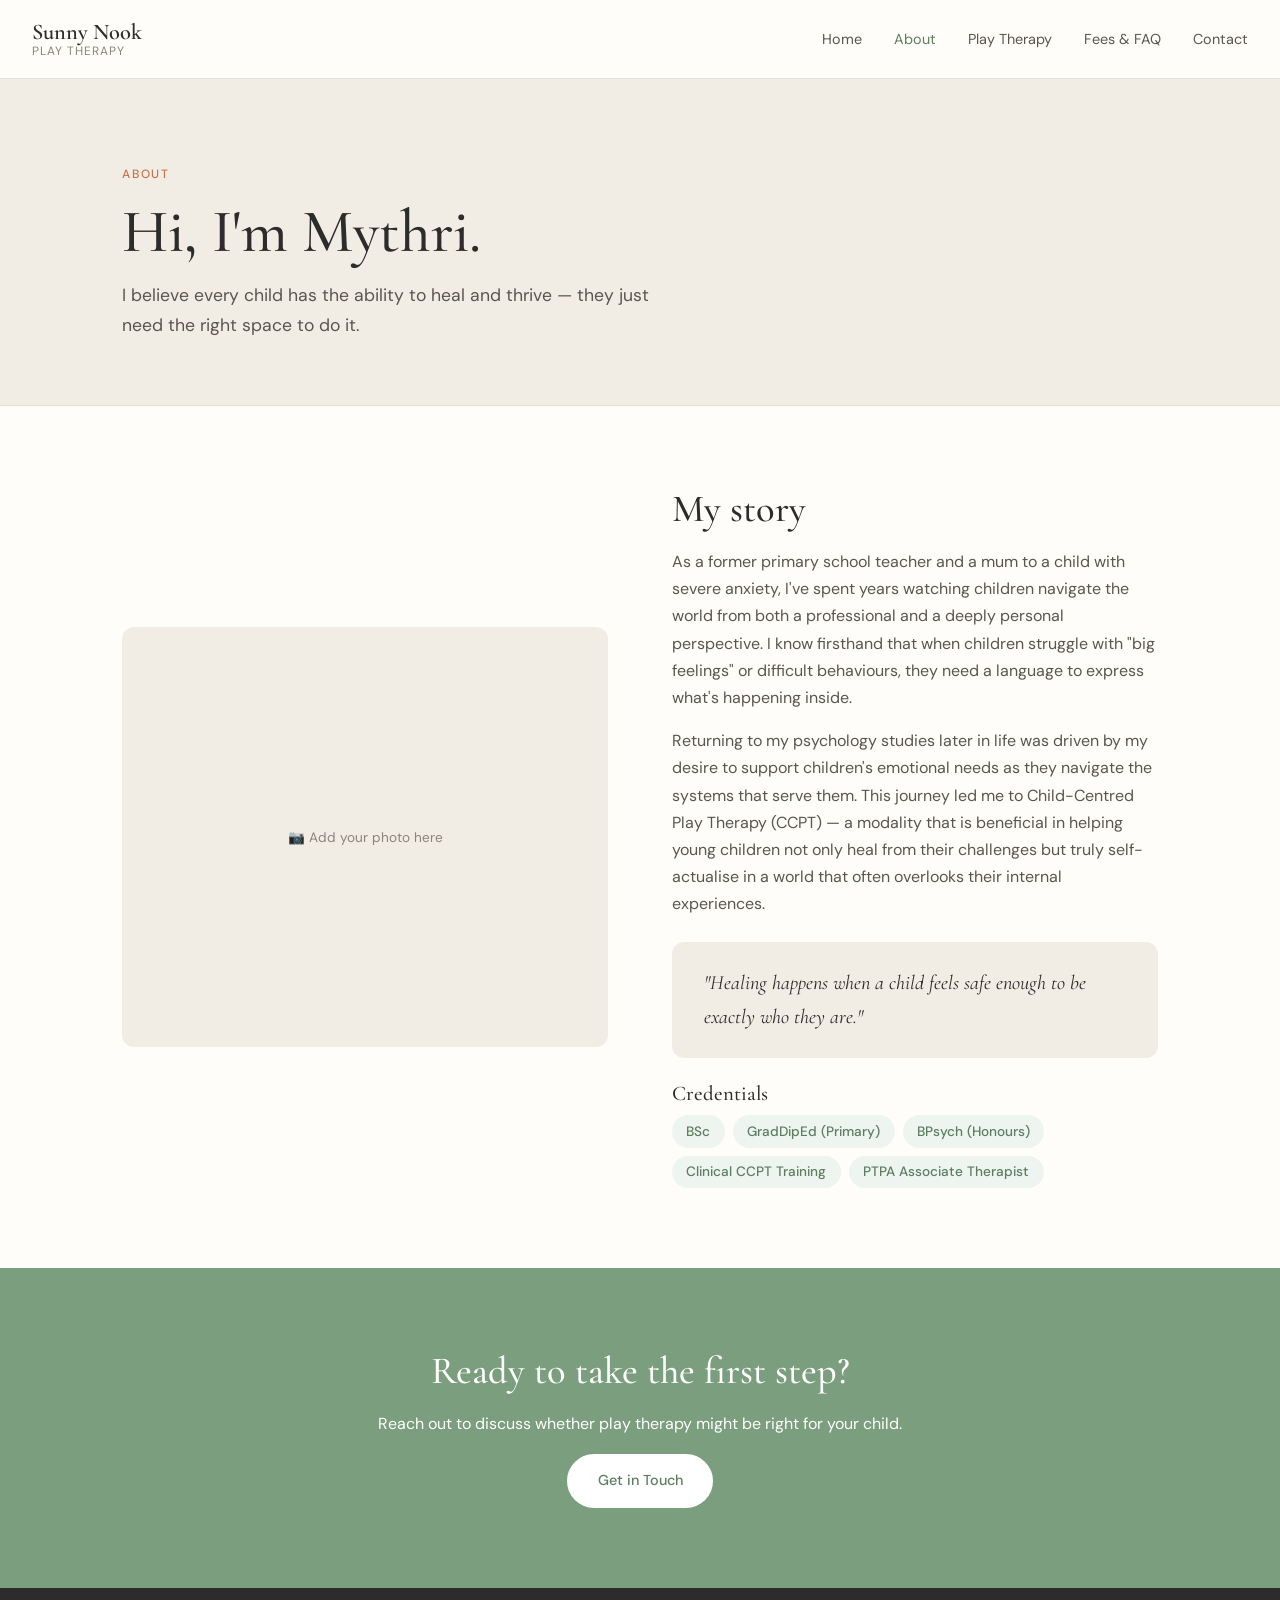
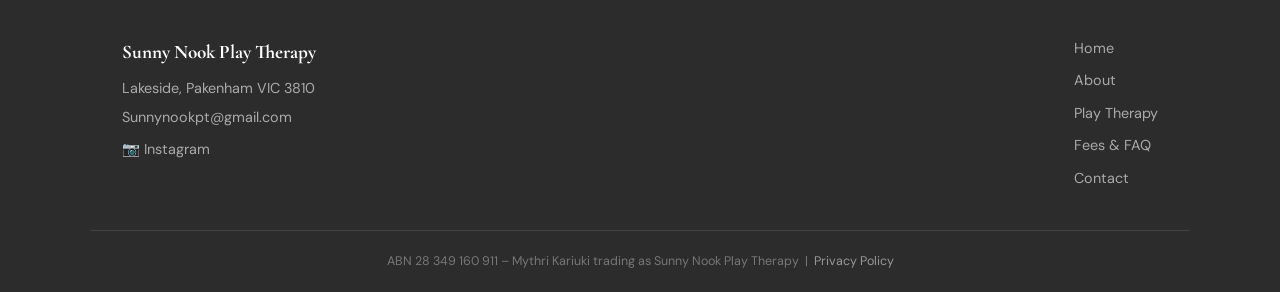
==== about.html @ 70fe717b "Add files via upload" ====
<!DOCTYPE html>
<html lang="en">
<head>
  <meta charset="UTF-8" />
  <meta name="viewport" content="width=device-width, initial-scale=1.0"/>
  <title>About Mythri – Sunny Nook Play Therapy</title>
  <link rel="preconnect" href="https://fonts.googleapis.com">
  <link rel="preconnect" href="https://fonts.gstatic.com" crossorigin>
  <link href="https://fonts.googleapis.com/css2?family=Cormorant+Garamond:ital,wght@0,400;0,500;0,600;1,400;1,500&family=DM+Sans:wght@300;400;500&display=swap" rel="stylesheet">
  <link rel="stylesheet" href="style.css">
</head>
<body>

  <nav class="nav">
    <a href="index.html" class="nav-logo">Sunny Nook<span>Play Therapy</span></a>
    <button class="nav-toggle" onclick="toggleMenu()" aria-label="Menu">&#9776;</button>
    <ul class="nav-links" id="navLinks">
      <li><a href="index.html">Home</a></li>
      <li><a href="about.html" class="active">About</a></li>
      <li><a href="play-therapy.html">Play Therapy</a></li>
      <li><a href="fees.html">Fees & FAQ</a></li>
      <li><a href="contact.html">Contact</a></li>
    </ul>
  </nav>

  <section class="page-hero">
    <div class="container">
      <span class="section-label">About</span>
      <h1>Hi, I'm Mythri.</h1>
      <p class="page-hero-sub">I believe every child has the ability to heal and thrive — they just need the right space to do it.</p>
    </div>
  </section>

  <section class="section section-light">
    <div class="container two-col">
      <div class="col-visual">
        <div class="about-placeholder large">
          <div class="image-note">📷 Add your photo here</div>
        </div>
      </div>
      <div class="col-text">
        <h2>My story</h2>
        <p>As a former primary school teacher and a mum to a child with severe anxiety, I've spent years watching children navigate the world from both a professional and a deeply personal perspective. I know firsthand that when children struggle with "big feelings" or difficult behaviours, they need a language to express what's happening inside.</p>
        <p>Returning to my psychology studies later in life was driven by my desire to support children's emotional needs as they navigate the systems that serve them. This journey led me to Child-Centred Play Therapy (CCPT) — a modality that is beneficial in helping young children not only heal from their challenges but truly self-actualise in a world that often overlooks their internal experiences.</p>

        <div class="ethos-block">
          <p><em>"Healing happens when a child feels safe enough to be exactly who they are."</em></p>
        </div>

        <h3>Credentials</h3>
        <ul class="cred-list">
          <li>BSc</li>
          <li>GradDipEd (Primary)</li>
          <li>BPsych (Honours)</li>
          <li>Clinical CCPT Training</li>
          <li>PTPA Associate Therapist</li>
        </ul>
      </div>
    </div>
  </section>

  <section class="section section-green">
    <div class="container center">
      <h2>Ready to take the first step?</h2>
      <p>Reach out to discuss whether play therapy might be right for your child.</p>
      <a href="contact.html" class="btn btn-white">Get in Touch</a>
    </div>
  </section>

  <footer class="footer">
    <div class="container footer-inner">
      <div class="footer-brand">
        <strong>Sunny Nook Play Therapy</strong>
        <p>Lakeside, Pakenham VIC 3810</p>
        <a href="mailto:Sunnynookpt@gmail.com">Sunnynookpt@gmail.com</a>
        <a href="https://www.instagram.com/sunnynookpt" target="_blank" class="insta-link">📷 Instagram</a>
      </div>
      <div class="footer-links">
        <a href="index.html">Home</a>
        <a href="about.html">About</a>
        <a href="play-therapy.html">Play Therapy</a>
        <a href="fees.html">Fees & FAQ</a>
        <a href="contact.html">Contact</a>
      </div>
    </div>
    <div class="footer-bottom">
      ABN 28 349 160 911 – Mythri Kariuki trading as Sunny Nook Play Therapy &nbsp;|&nbsp; <a href="privacy.html">Privacy Policy</a>
    </div>
  </footer>

  <script src="script.js"></script>
</body>
</html>
---- style.css ----
/* ============================================
   SUNNY NOOK PLAY THERAPY – STYLESHEET
   Aesthetic: Warm organic, soft earthy tones,
   professional but gentle for a therapy practice
   ============================================ */

:root {
  --cream: #FAF7F2;
  --warm-white: #FFFDF9;
  --sage: #7A9E7E;
  --sage-dark: #5C7D60;
  --sage-light: #EEF4EF;
  --terracotta: #C8724A;
  --gold: #D4A853;
  --text-dark: #2C2C2C;
  --text-mid: #5A5550;
  --text-light: #8A847E;
  --warm-tan: #F2EDE4;
  --border: #E8E0D5;
  --font-display: 'Cormorant Garamond', Georgia, serif;
  --font-body: 'DM Sans', sans-serif;
  --radius: 12px;
  --shadow: 0 4px 24px rgba(0,0,0,0.07);
}

*, *::before, *::after { box-sizing: border-box; margin: 0; padding: 0; }

html { scroll-behavior: smooth; }

body {
  font-family: var(--font-body);
  color: var(--text-dark);
  background: var(--warm-white);
  font-size: 16px;
  line-height: 1.7;
}

/* ---- TYPOGRAPHY ---- */
h1, h2, h3 {
  font-family: var(--font-display);
  font-weight: 500;
  line-height: 1.2;
  color: var(--text-dark);
}

h1 { font-size: clamp(2.4rem, 5vw, 3.8rem); }
h2 { font-size: clamp(1.8rem, 3vw, 2.6rem); margin-bottom: 1rem; }
h3 { font-size: 1.3rem; margin-bottom: 0.5rem; }

p { color: var(--text-mid); margin-bottom: 1rem; }
p:last-child { margin-bottom: 0; }

a { color: var(--sage-dark); text-decoration: none; }
a:hover { color: var(--terracotta); }

em { font-family: var(--font-display); font-style: italic; font-size: 1.05em; }

/* ---- LAYOUT ---- */
.container {
  max-width: 1100px;
  margin: 0 auto;
  padding: 0 2rem;
}

.container.narrow {
  max-width: 760px;
}

.container.center { text-align: center; }

.section { padding: 5rem 0; }
.section-light { background: var(--warm-white); }
.section-warm { background: var(--warm-tan); }
.section-green { background: var(--sage); }

.section-green h2,
.section-green p { color: white; }

.two-col {
  display: grid;
  grid-template-columns: 1fr 1fr;
  gap: 4rem;
  align-items: center;
}

.two-col.reverse { direction: rtl; }
.two-col.reverse > * { direction: ltr; }

.section-label {
  display: inline-block;
  font-family: var(--font-body);
  font-size: 0.75rem;
  font-weight: 500;
  letter-spacing: 0.15em;
  text-transform: uppercase;
  color: var(--terracotta);
  margin-bottom: 0.75rem;
}

/* ---- NAV ---- */
.nav {
  display: flex;
  align-items: center;
  justify-content: space-between;
  padding: 1.25rem 2rem;
  background: var(--warm-white);
  border-bottom: 1px solid var(--border);
  position: sticky;
  top: 0;
  z-index: 100;
}

.nav-logo {
  font-family: var(--font-display);
  font-size: 1.4rem;
  font-weight: 600;
  color: var(--text-dark);
  line-height: 1.1;
}

.nav-logo span {
  display: block;
  font-size: 0.75rem;
  font-family: var(--font-body);
  font-weight: 400;
  letter-spacing: 0.08em;
  text-transform: uppercase;
  color: var(--text-light);
}

.nav-links {
  display: flex;
  list-style: none;
  gap: 2rem;
}

.nav-links a {
  font-size: 0.9rem;
  font-weight: 400;
  color: var(--text-mid);
  transition: color 0.2s;
}

.nav-links a:hover,
.nav-links a.active {
  color: var(--sage-dark);
}

.nav-toggle {
  display: none;
  background: none;
  border: none;
  font-size: 1.5rem;
  cursor: pointer;
  color: var(--text-dark);
}

/* ---- HERO ---- */
.hero {
  display: grid;
  grid-template-columns: 1fr 1fr;
  min-height: 90vh;
  align-items: center;
}

.hero-inner {
  padding: 5rem 3rem 5rem 4rem;
  animation: fadeUp 0.9s ease both;
}

.hero-quote {
  font-family: var(--font-display);
  font-style: italic;
  font-size: 1.05rem;
  color: var(--text-light);
  line-height: 1.6;
  margin-bottom: 0.25rem;
}

.hero-quote-attr {
  font-size: 0.85rem;
  color: var(--text-light);
  margin-bottom: 2.5rem;
}

.hero-headline {
  font-size: clamp(2.4rem, 4.5vw, 3.6rem);
  font-weight: 500;
  line-height: 1.15;
  margin-bottom: 1rem;
  color: var(--text-dark);
}

.hero-sub {
  font-size: 1.1rem;
  color: var(--text-mid);
  margin-bottom: 2.5rem;
}

.hero-cta { display: flex; gap: 1rem; flex-wrap: wrap; }

.hero-image-placeholder {
  background: var(--warm-tan);
  height: 100%;
  min-height: 90vh;
  display: flex;
  align-items: center;
  justify-content: center;
  position: relative;
  overflow: hidden;
}

.hero-image-placeholder::before {
  content: '';
  position: absolute;
  inset: 0;
  background: radial-gradient(ellipse at 30% 60%, rgba(122,158,126,0.15) 0%, transparent 70%);
}

/* ---- BUTTONS ---- */
.btn {
  display: inline-block;
  padding: 0.8rem 1.8rem;
  border-radius: 50px;
  font-family: var(--font-body);
  font-size: 0.9rem;
  font-weight: 500;
  cursor: pointer;
  transition: all 0.25s;
  border: 2px solid transparent;
  text-decoration: none;
}

.btn-primary {
  background: var(--sage);
  color: white;
  border-color: var(--sage);
}

.btn-primary:hover {
  background: var(--sage-dark);
  border-color: var(--sage-dark);
  color: white;
  transform: translateY(-2px);
  box-shadow: 0 6px 20px rgba(122,158,126,0.35);
}

.btn-secondary {
  background: transparent;
  color: var(--text-dark);
  border-color: var(--border);
}

.btn-secondary:hover {
  border-color: var(--sage);
  color: var(--sage-dark);
}

.btn-outline {
  background: transparent;
  color: var(--sage-dark);
  border-color: var(--sage);
  padding: 0.65rem 1.4rem;
  font-size: 0.85rem;
}

.btn-outline:hover {
  background: var(--sage);
  color: white;
}

.btn-white {
  background: white;
  color: var(--sage-dark);
  border-color: white;
}

.btn-white:hover {
  background: var(--sage-light);
  transform: translateY(-2px);
}

/* ---- CARDS ---- */
.cards-grid {
  display: grid;
  grid-template-columns: repeat(auto-fit, minmax(200px, 1fr));
  gap: 1.5rem;
  margin-top: 2.5rem;
}

.card {
  background: white;
  border-radius: var(--radius);
  padding: 1.75rem 1.5rem;
  box-shadow: var(--shadow);
  border: 1px solid var(--border);
  transition: transform 0.25s, box-shadow 0.25s;
}

.card:hover {
  transform: translateY(-4px);
  box-shadow: 0 8px 32px rgba(0,0,0,0.1);
}

.card-icon { font-size: 1.8rem; margin-bottom: 0.75rem; }
.card h3 { font-family: var(--font-display); font-size: 1.15rem; color: var(--text-dark); }
.card p { font-size: 0.9rem; color: var(--text-mid); }

/* ---- QUOTE CARD ---- */
.quote-card {
  background: var(--sage-light);
  border-left: 4px solid var(--sage);
  border-radius: 0 var(--radius) var(--radius) 0;
  padding: 2rem;
  position: relative;
  z-index: 1;
}

.quote-card p {
  font-family: var(--font-display);
  font-style: italic;
  font-size: 1.2rem;
  line-height: 1.6;
  color: var(--text-dark);
  margin-bottom: 0.75rem;
}

.quote-card span {
  font-size: 0.85rem;
  color: var(--sage-dark);
  font-weight: 500;
}

.quote-card.standalone {
  margin: 2.5rem 0;
}

.blob-shape {
  width: 180px;
  height: 180px;
  background: var(--gold);
  opacity: 0.12;
  border-radius: 60% 40% 70% 30% / 50% 60% 40% 50%;
  position: absolute;
  right: -2rem;
  bottom: -2rem;
}

/* ---- IMAGE PLACEHOLDERS ---- */
.image-note {
  font-size: 0.85rem;
  color: var(--text-light);
  text-align: center;
  padding: 1rem;
}

.about-placeholder {
  background: var(--warm-tan);
  border-radius: var(--radius);
  min-height: 320px;
  display: flex;
  align-items: center;
  justify-content: center;
}

.about-placeholder.large { min-height: 420px; }

/* ---- PAGE HERO ---- */
.page-hero {
  background: var(--warm-tan);
  padding: 5rem 0 4rem;
  border-bottom: 1px solid var(--border);
}

.page-hero h1 { margin-bottom: 0.75rem; }

.page-hero-sub {
  font-size: 1.1rem;
  color: var(--text-mid);
  max-width: 560px;
}

/* ---- CREDENTIALS ---- */
.cred-list {
  list-style: none;
  margin-top: 0.5rem;
  display: flex;
  flex-wrap: wrap;
  gap: 0.5rem;
}

.cred-list li {
  background: var(--sage-light);
  color: var(--sage-dark);
  padding: 0.3rem 0.9rem;
  border-radius: 50px;
  font-size: 0.85rem;
  font-weight: 500;
}

.ethos-block {
  background: var(--warm-tan);
  border-radius: var(--radius);
  padding: 1.5rem 2rem;
  margin: 1.5rem 0;
}

.ethos-block p {
  font-family: var(--font-display);
  font-style: italic;
  font-size: 1.2rem;
  color: var(--text-dark);
}

/* ---- HOURS TABLE ---- */
.hours-table {
  border: 1px solid var(--border);
  border-radius: var(--radius);
  overflow: hidden;
  margin: 1rem 0 2rem;
}

.hours-row {
  display: flex;
  justify-content: space-between;
  padding: 0.85rem 1.25rem;
  border-bottom: 1px solid var(--border);
}

.hours-row:last-child { border-bottom: none; }

.hours-row:nth-child(even) { background: var(--warm-tan); }

.day { font-weight: 500; color: var(--text-dark); }
.time { color: var(--text-mid); }

/* ---- FAQ ---- */
.faq-list { margin-top: 1.5rem; }

.faq-item {
  border-bottom: 1px solid var(--border);
}

.faq-q {
  width: 100%;
  background: none;
  border: none;
  text-align: left;
  padding: 1.25rem 0;
  font-family: var(--font-display);
  font-size: 1.15rem;
  color: var(--text-dark);
  cursor: pointer;
  display: flex;
  justify-content: space-between;
  align-items: center;
  gap: 1rem;
}

.faq-q:hover { color: var(--sage-dark); }
.faq-q span { font-size: 1.4rem; color: var(--sage); transition: transform 0.2s; }
.faq-q.open span { transform: rotate(45deg); }

.faq-a {
  display: none;
  padding-bottom: 1.25rem;
}

.faq-a.visible { display: block; }
.faq-a p { font-size: 0.95rem; }

/* ---- FEES BOX ---- */
.fees-box {
  background: var(--sage-light);
  border-radius: var(--radius);
  padding: 1.5rem 2rem;
  margin-bottom: 2.5rem;
}

/* ---- CONTACT FORM ---- */
.contact-form { margin-top: 1.5rem; }

.form-group {
  margin-bottom: 1.25rem;
}

.form-group label {
  display: block;
  font-size: 0.85rem;
  font-weight: 500;
  color: var(--text-dark);
  margin-bottom: 0.4rem;
}

.form-group input,
.form-group textarea {
  width: 100%;
  padding: 0.75rem 1rem;
  border: 1.5px solid var(--border);
  border-radius: 8px;
  font-family: var(--font-body);
  font-size: 0.95rem;
  color: var(--text-dark);
  background: white;
  transition: border-color 0.2s;
}

.form-group input:focus,
.form-group textarea:focus {
  outline: none;
  border-color: var(--sage);
}

.form-group textarea { resize: vertical; }

.disclaimer-note {
  font-size: 0.8rem;
  color: var(--text-light);
  font-style: italic;
  margin-bottom: 1rem;
}

.contact-info-box {
  background: var(--warm-tan);
  border-radius: var(--radius);
  padding: 2rem;
}

.contact-info-box h3 {
  font-family: var(--font-display);
  font-size: 1.2rem;
  margin-bottom: 1rem;
  color: var(--text-dark);
}

.contact-info-box p {
  font-size: 0.95rem;
  margin-bottom: 0.5rem;
}

/* ---- FOOTER ---- */
.footer {
  background: var(--text-dark);
  color: #ccc;
  padding-top: 3rem;
}

.footer-inner {
  display: flex;
  justify-content: space-between;
  gap: 3rem;
  padding-bottom: 2.5rem;
  border-bottom: 1px solid rgba(255,255,255,0.1);
  flex-wrap: wrap;
}

.footer-brand strong {
  display: block;
  font-family: var(--font-display);
  font-size: 1.2rem;
  color: white;
  margin-bottom: 0.5rem;
}

.footer-brand p,
.footer-brand a {
  font-size: 0.9rem;
  color: #aaa;
  display: block;
  margin-bottom: 0.25rem;
}

.footer-brand a:hover { color: var(--gold); }

.insta-link { margin-top: 0.5rem; }

.footer-links {
  display: flex;
  flex-direction: column;
  gap: 0.5rem;
}

.footer-links a {
  font-size: 0.9rem;
  color: #aaa;
}

.footer-links a:hover { color: white; }

.footer-bottom {
  text-align: center;
  padding: 1.25rem 2rem;
  font-size: 0.78rem;
  color: #777;
}

.footer-bottom a { color: #999; }
.footer-bottom a:hover { color: white; }

/* ---- ANIMATIONS ---- */
@keyframes fadeUp {
  from { opacity: 0; transform: translateY(24px); }
  to { opacity: 1; transform: translateY(0); }
}

/* ---- RESPONSIVE ---- */
@media (max-width: 900px) {
  .hero { grid-template-columns: 1fr; }
  .hero-image-placeholder { min-height: 300px; }
  .hero-inner { padding: 4rem 2rem; }
  .two-col { grid-template-columns: 1fr; gap: 2.5rem; }
  .two-col.reverse { direction: ltr; }
  .cards-grid { grid-template-columns: repeat(auto-fit, minmax(160px, 1fr)); }
}

@media (max-width: 640px) {
  .nav-links { display: none; flex-direction: column; position: absolute; top: 70px; left: 0; right: 0; background: var(--warm-white); padding: 1rem 2rem 2rem; border-bottom: 1px solid var(--border); gap: 1rem; z-index: 99; }
  .nav-links.open { display: flex; }
  .nav-toggle { display: block; }
  .section { padding: 3.5rem 0; }
  .footer-inner { flex-direction: column; gap: 2rem; }
  .hero-cta { flex-direction: column; }
  .btn { text-align: center; }
}
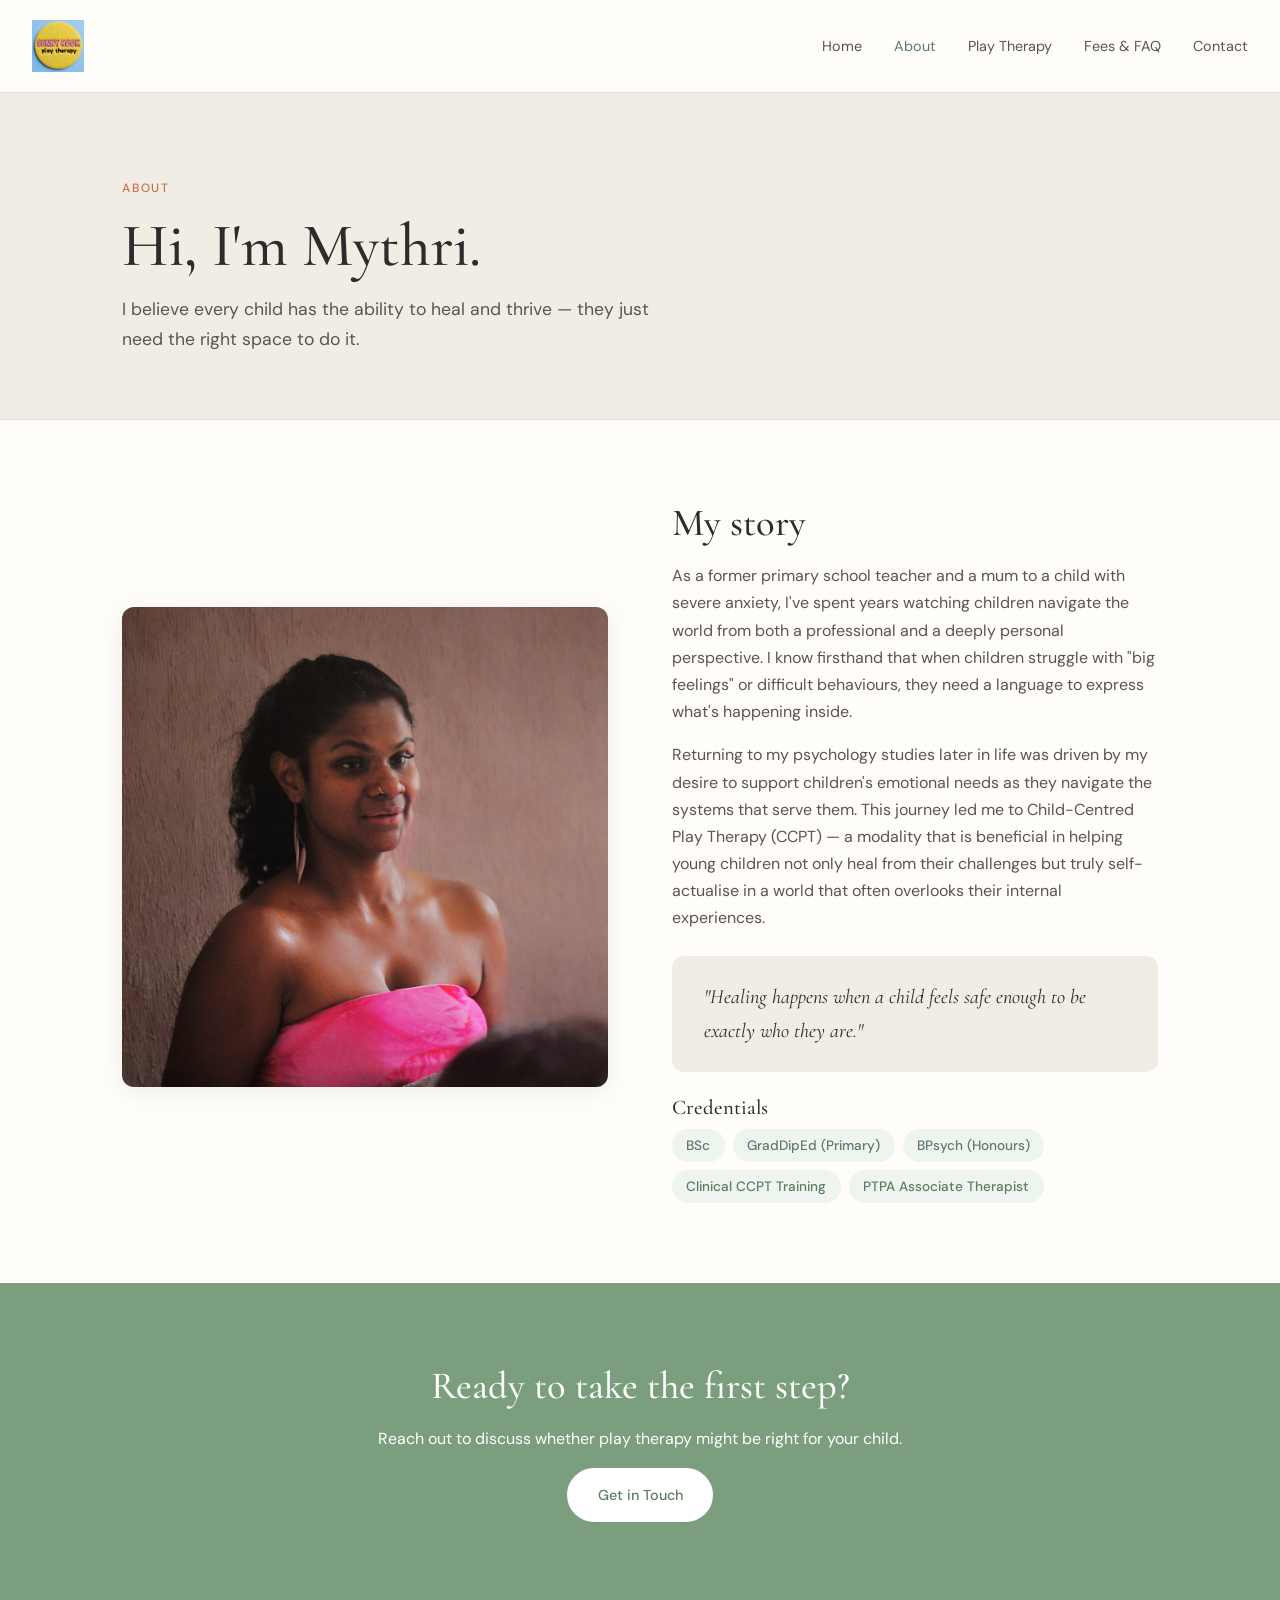
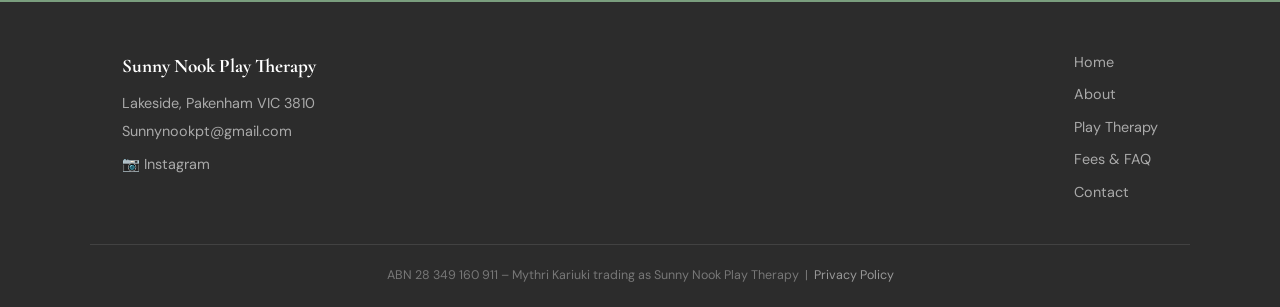
==== commit 2cf03601: "Add files via upload" ====
--- a/about.html
+++ b/about.html
@@ -12,7 +12,7 @@
 <body>
 
   <nav class="nav">
-    <a href="index.html" class="nav-logo">Sunny Nook<span>Play Therapy</span></a>
+    <a href="index.html" class="nav-logo"><img src="logo.png" alt="Sunny Nook Play Therapy" class="nav-logo-img"></a>
     <button class="nav-toggle" onclick="toggleMenu()" aria-label="Menu">&#9776;</button>
     <ul class="nav-links" id="navLinks">
       <li><a href="index.html">Home</a></li>
@@ -34,9 +34,7 @@
   <section class="section section-light">
     <div class="container two-col">
       <div class="col-visual">
-        <div class="about-placeholder large">
-          <div class="image-note">📷 Add your photo here</div>
-        </div>
+        <img src="mythri.jpg" alt="Mythri Kariuki" class="profile-img large">
       </div>
       <div class="col-text">
         <h2>My story</h2>
--- a/style.css
+++ b/style.css
@@ -597,6 +597,32 @@
 .footer-bottom a { color: #999; }
 .footer-bottom a:hover { color: white; }
 
+/* ---- IMAGES ---- */
+.nav-logo-img {
+  height: 52px;
+  width: auto;
+  display: block;
+}
+
+.hero-img {
+  width: 100%;
+  height: 100%;
+  object-fit: cover;
+  display: block;
+}
+
+.profile-img {
+  width: 100%;
+  border-radius: var(--radius);
+  object-fit: cover;
+  max-height: 400px;
+  box-shadow: var(--shadow);
+}
+
+.profile-img.large {
+  max-height: 480px;
+}
+
 /* ---- ANIMATIONS ---- */
 @keyframes fadeUp {
   from { opacity: 0; transform: translateY(24px); }
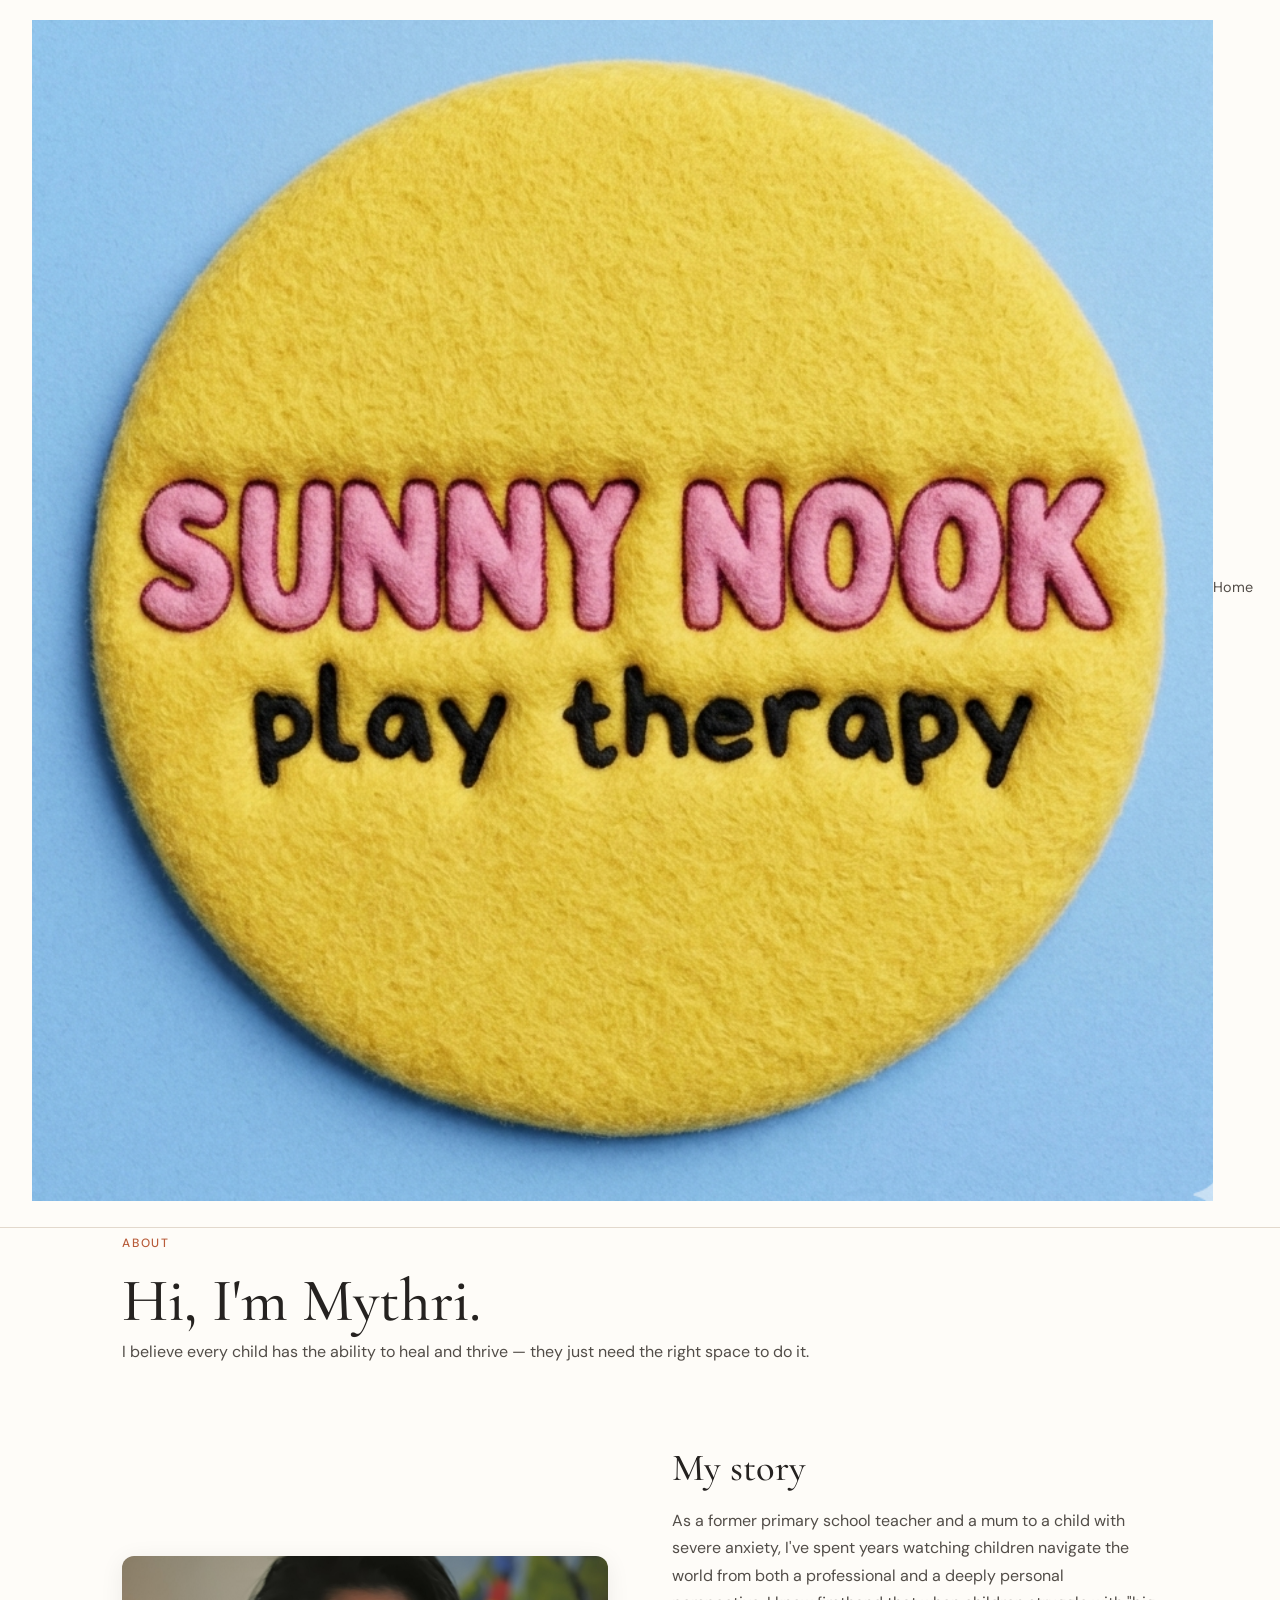
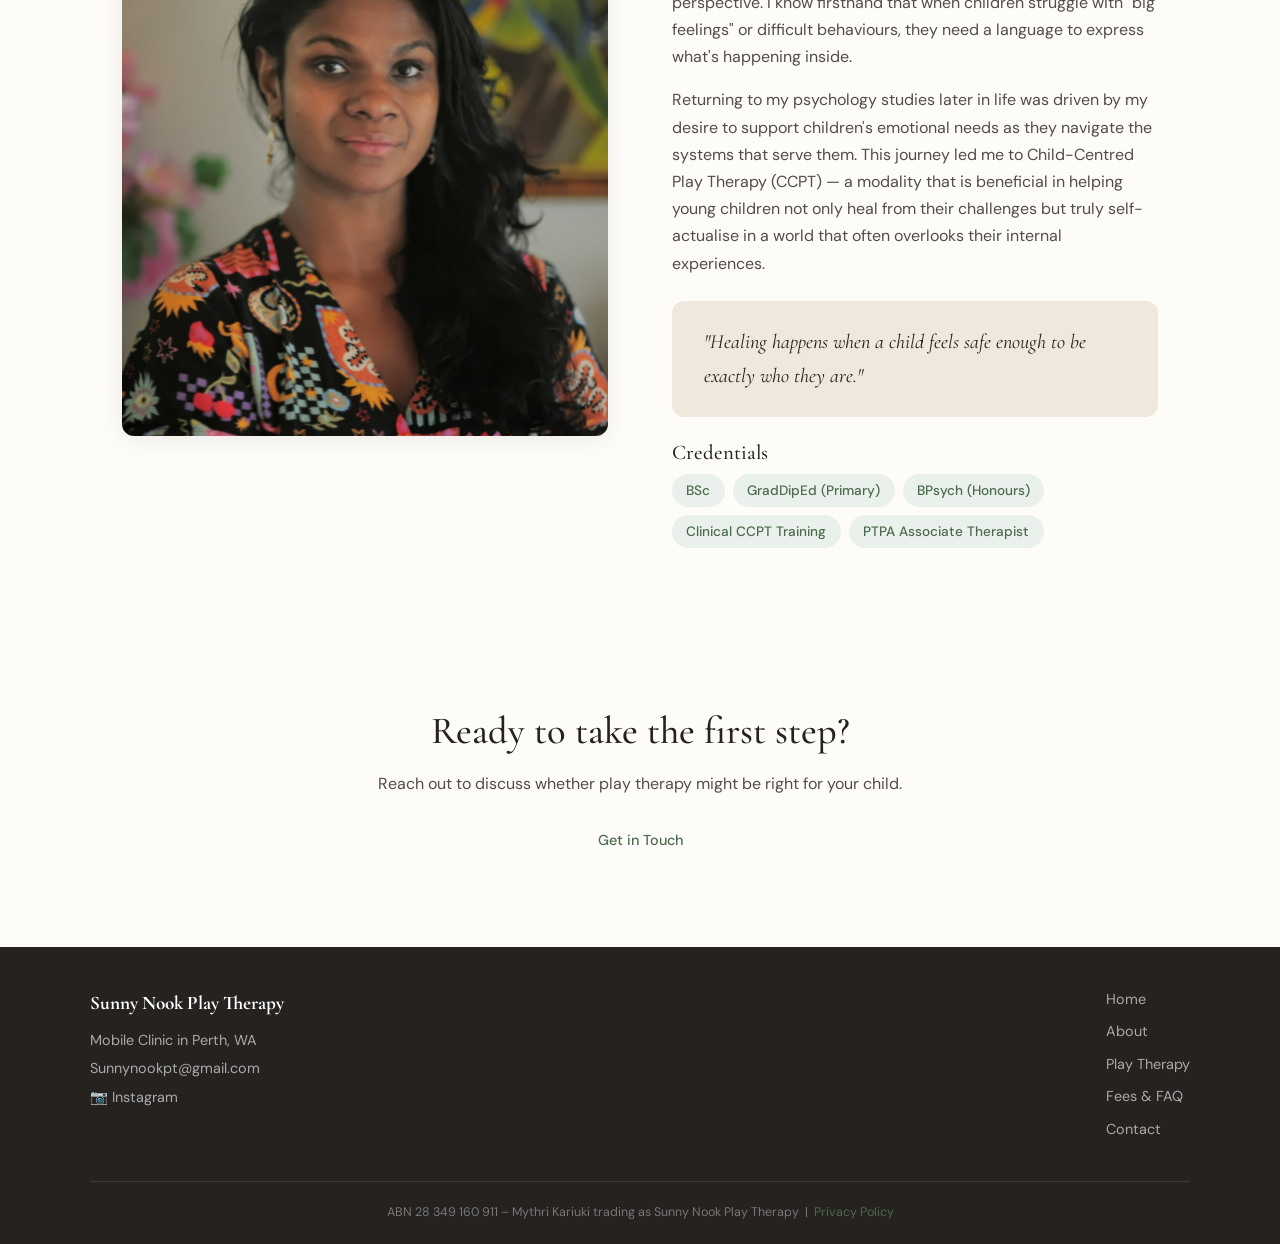
==== commit a16835ed: "Update about.html" ====
--- a/about.html
+++ b/about.html
@@ -69,7 +69,7 @@
     <div class="container footer-inner">
       <div class="footer-brand">
         <strong>Sunny Nook Play Therapy</strong>
-        <p>Lakeside, Pakenham VIC 3810</p>
+        <p>Mobile Clinic in Perth, WA</p>
         <a href="mailto:Sunnynookpt@gmail.com">Sunnynookpt@gmail.com</a>
         <a href="https://www.instagram.com/sunnynookpt" target="_blank" class="insta-link">📷 Instagram</a>
       </div>
--- a/style.css
+++ b/style.css
@@ -1,22 +1,20 @@
 /* ============================================
    SUNNY NOOK PLAY THERAPY – STYLESHEET
-   Aesthetic: Warm organic, soft earthy tones,
-   professional but gentle for a therapy practice
    ============================================ */
 
 :root {
-  --cream: #FAF7F2;
-  --warm-white: #FFFDF9;
-  --sage: #7A9E7E;
-  --sage-dark: #5C7D60;
-  --sage-light: #EEF4EF;
-  --terracotta: #C8724A;
-  --gold: #D4A853;
-  --text-dark: #2C2C2C;
-  --text-mid: #5A5550;
-  --text-light: #8A847E;
-  --warm-tan: #F2EDE4;
-  --border: #E8E0D5;
+  --cream: #FAF6EF;
+  --warm-white: #FEFCF8;
+  --sage: #6B8F6E;
+  --sage-dark: #4A6B4D;
+  --sage-light: #EAF0EB;
+  --terracotta: #B85C3A;
+  --gold: #C49A3C;
+  --text-dark: #252220;
+  --text-mid: #524D48;
+  --text-light: #8C857E;
+  --warm-tan: #F0E8DC;
+  --border: #E2D8CC;
   --font-display: 'Cormorant Garamond', Georgia, serif;
   --font-body: 'DM Sans', sans-serif;
   --radius: 12px;
@@ -24,7 +22,6 @@
 }
 
 *, *::before, *::after { box-sizing: border-box; margin: 0; padding: 0; }
-
 html { scroll-behavior: smooth; }
 
 body {
@@ -35,7 +32,6 @@
   line-height: 1.7;
 }
 
-/* ---- TYPOGRAPHY ---- */
 h1, h2, h3 {
   font-family: var(--font-display);
   font-weight: 500;
@@ -49,32 +45,15 @@
 
 p { color: var(--text-mid); margin-bottom: 1rem; }
 p:last-child { margin-bottom: 0; }
-
 a { color: var(--sage-dark); text-decoration: none; }
 a:hover { color: var(--terracotta); }
-
 em { font-family: var(--font-display); font-style: italic; font-size: 1.05em; }
 
-/* ---- LAYOUT ---- */
-.container {
-  max-width: 1100px;
-  margin: 0 auto;
-  padding: 0 2rem;
-}
-
-.container.narrow {
-  max-width: 760px;
-}
-
+.container { max-width: 1100px; margin: 0 auto; padding: 0 2rem; }
 .container.center { text-align: center; }
-
 .section { padding: 5rem 0; }
 .section-light { background: var(--warm-white); }
 .section-warm { background: var(--warm-tan); }
-.section-green { background: var(--sage); }
-
-.section-green h2,
-.section-green p { color: white; }
 
 .two-col {
   display: grid;
@@ -82,13 +61,12 @@
   gap: 4rem;
   align-items: center;
 }
-
 .two-col.reverse { direction: rtl; }
 .two-col.reverse > * { direction: ltr; }
+.fees-layout { align-items: start; margin-top: 2.5rem; }
 
 .section-label {
   display: inline-block;
-  font-family: var(--font-body);
   font-size: 0.75rem;
   font-weight: 500;
   letter-spacing: 0.15em;
@@ -97,7 +75,14 @@
   margin-bottom: 0.75rem;
 }
 
-/* ---- NAV ---- */
+.subheading {
+  font-family: var(--font-display);
+  font-size: 1.4rem;
+  margin-bottom: 1rem;
+  color: var(--text-dark);
+}
+
+/* NAV */
 .nav {
   display: flex;
   align-items: center;
@@ -128,23 +113,9 @@
   color: var(--text-light);
 }
 
-.nav-links {
-  display: flex;
-  list-style: none;
-  gap: 2rem;
-}
-
-.nav-links a {
-  font-size: 0.9rem;
-  font-weight: 400;
-  color: var(--text-mid);
-  transition: color 0.2s;
-}
-
-.nav-links a:hover,
-.nav-links a.active {
-  color: var(--sage-dark);
-}
+.nav-links { display: flex; list-style: none; gap: 2rem; }
+.nav-links a { font-size: 0.9rem; color: var(--text-mid); transition: color 0.2s; }
+.nav-links a:hover { color: var(--sage-dark); }
 
 .nav-toggle {
   display: none;
@@ -155,16 +126,19 @@
   color: var(--text-dark);
 }
 
-/* ---- HERO ---- */
+/* HERO */
 .hero {
   display: grid;
   grid-template-columns: 1fr 1fr;
   min-height: 90vh;
-  align-items: center;
+  align-items: stretch;
 }
 
 .hero-inner {
   padding: 5rem 3rem 5rem 4rem;
+  display: flex;
+  flex-direction: column;
+  justify-content: center;
   animation: fadeUp 0.9s ease both;
 }
 
@@ -177,47 +151,15 @@
   margin-bottom: 0.25rem;
 }
 
-.hero-quote-attr {
-  font-size: 0.85rem;
-  color: var(--text-light);
-  margin-bottom: 2.5rem;
-}
-
-.hero-headline {
-  font-size: clamp(2.4rem, 4.5vw, 3.6rem);
-  font-weight: 500;
-  line-height: 1.15;
-  margin-bottom: 1rem;
-  color: var(--text-dark);
-}
-
-.hero-sub {
-  font-size: 1.1rem;
-  color: var(--text-mid);
-  margin-bottom: 2.5rem;
-}
-
+.hero-quote-attr { font-size: 0.85rem; color: var(--text-light); margin-bottom: 2.5rem; }
+.hero-headline { font-size: clamp(2.4rem, 4.5vw, 3.6rem); font-weight: 500; line-height: 1.15; margin-bottom: 1rem; }
+.hero-sub { font-size: 1.1rem; color: var(--text-mid); margin-bottom: 2.5rem; }
 .hero-cta { display: flex; gap: 1rem; flex-wrap: wrap; }
 
-.hero-image-placeholder {
-  background: var(--warm-tan);
-  height: 100%;
-  min-height: 90vh;
-  display: flex;
-  align-items: center;
-  justify-content: center;
-  position: relative;
-  overflow: hidden;
-}
-
-.hero-image-placeholder::before {
-  content: '';
-  position: absolute;
-  inset: 0;
-  background: radial-gradient(ellipse at 30% 60%, rgba(122,158,126,0.15) 0%, transparent 70%);
-}
-
-/* ---- BUTTONS ---- */
+.hero-image-wrap { overflow: hidden; position: relative; }
+.hero-img { width: 100%; height: 100%; object-fit: cover; display: block; min-height: 500px; }
+
+/* BUTTONS */
 .btn {
   display: inline-block;
   padding: 0.8rem 1.8rem;
@@ -231,59 +173,17 @@
   text-decoration: none;
 }
 
-.btn-primary {
-  background: var(--sage);
-  color: white;
-  border-color: var(--sage);
-}
-
-.btn-primary:hover {
-  background: var(--sage-dark);
-  border-color: var(--sage-dark);
-  color: white;
-  transform: translateY(-2px);
-  box-shadow: 0 6px 20px rgba(122,158,126,0.35);
-}
-
-.btn-secondary {
-  background: transparent;
-  color: var(--text-dark);
-  border-color: var(--border);
-}
-
-.btn-secondary:hover {
-  border-color: var(--sage);
-  color: var(--sage-dark);
-}
-
-.btn-outline {
-  background: transparent;
-  color: var(--sage-dark);
-  border-color: var(--sage);
-  padding: 0.65rem 1.4rem;
-  font-size: 0.85rem;
-}
-
-.btn-outline:hover {
-  background: var(--sage);
-  color: white;
-}
-
-.btn-white {
-  background: white;
-  color: var(--sage-dark);
-  border-color: white;
-}
-
-.btn-white:hover {
-  background: var(--sage-light);
-  transform: translateY(-2px);
-}
-
-/* ---- CARDS ---- */
+.btn-primary { background: var(--sage); color: white; border-color: var(--sage); }
+.btn-primary:hover { background: var(--sage-dark); border-color: var(--sage-dark); color: white; transform: translateY(-2px); box-shadow: 0 6px 20px rgba(122,158,126,0.35); }
+.btn-secondary { background: transparent; color: var(--text-dark); border-color: var(--border); }
+.btn-secondary:hover { border-color: var(--sage); color: var(--sage-dark); }
+.btn-outline { background: transparent; color: var(--sage-dark); border-color: var(--sage); padding: 0.65rem 1.4rem; font-size: 0.85rem; }
+.btn-outline:hover { background: var(--sage); color: white; }
+
+/* CARDS */
 .cards-grid {
   display: grid;
-  grid-template-columns: repeat(auto-fit, minmax(200px, 1fr));
+  grid-template-columns: repeat(auto-fit, minmax(190px, 1fr));
   gap: 1.5rem;
   margin-top: 2.5rem;
 }
@@ -297,23 +197,17 @@
   transition: transform 0.25s, box-shadow 0.25s;
 }
 
-.card:hover {
-  transform: translateY(-4px);
-  box-shadow: 0 8px 32px rgba(0,0,0,0.1);
-}
-
+.card:hover { transform: translateY(-4px); box-shadow: 0 8px 32px rgba(0,0,0,0.1); }
 .card-icon { font-size: 1.8rem; margin-bottom: 0.75rem; }
-.card h3 { font-family: var(--font-display); font-size: 1.15rem; color: var(--text-dark); }
-.card p { font-size: 0.9rem; color: var(--text-mid); }
-
-/* ---- QUOTE CARD ---- */
+.card h3 { font-family: var(--font-display); font-size: 1.15rem; }
+.card p { font-size: 0.9rem; }
+
+/* QUOTE CARD */
 .quote-card {
   background: var(--sage-light);
   border-left: 4px solid var(--sage);
   border-radius: 0 var(--radius) var(--radius) 0;
   padding: 2rem;
-  position: relative;
-  z-index: 1;
 }
 
 .quote-card p {
@@ -325,79 +219,19 @@
   margin-bottom: 0.75rem;
 }
 
-.quote-card span {
-  font-size: 0.85rem;
-  color: var(--sage-dark);
-  font-weight: 500;
-}
-
-.quote-card.standalone {
-  margin: 2.5rem 0;
-}
-
-.blob-shape {
-  width: 180px;
-  height: 180px;
-  background: var(--gold);
-  opacity: 0.12;
-  border-radius: 60% 40% 70% 30% / 50% 60% 40% 50%;
-  position: absolute;
-  right: -2rem;
-  bottom: -2rem;
-}
-
-/* ---- IMAGE PLACEHOLDERS ---- */
-.image-note {
-  font-size: 0.85rem;
-  color: var(--text-light);
-  text-align: center;
-  padding: 1rem;
-}
-
-.about-placeholder {
-  background: var(--warm-tan);
+.quote-card span { font-size: 0.85rem; color: var(--sage-dark); font-weight: 500; }
+
+/* PROFILE IMAGE */
+.profile-img {
+  width: 100%;
   border-radius: var(--radius);
-  min-height: 320px;
-  display: flex;
-  align-items: center;
-  justify-content: center;
-}
-
-.about-placeholder.large { min-height: 420px; }
-
-/* ---- PAGE HERO ---- */
-.page-hero {
-  background: var(--warm-tan);
-  padding: 5rem 0 4rem;
-  border-bottom: 1px solid var(--border);
-}
-
-.page-hero h1 { margin-bottom: 0.75rem; }
-
-.page-hero-sub {
-  font-size: 1.1rem;
-  color: var(--text-mid);
-  max-width: 560px;
-}
-
-/* ---- CREDENTIALS ---- */
-.cred-list {
-  list-style: none;
-  margin-top: 0.5rem;
-  display: flex;
-  flex-wrap: wrap;
-  gap: 0.5rem;
-}
-
-.cred-list li {
-  background: var(--sage-light);
-  color: var(--sage-dark);
-  padding: 0.3rem 0.9rem;
-  border-radius: 50px;
-  font-size: 0.85rem;
-  font-weight: 500;
-}
-
+  object-fit: cover;
+  max-height: 480px;
+  box-shadow: var(--shadow);
+  display: block;
+}
+
+/* ETHOS */
 .ethos-block {
   background: var(--warm-tan);
   border-radius: var(--radius);
@@ -412,227 +246,81 @@
   color: var(--text-dark);
 }
 
-/* ---- HOURS TABLE ---- */
-.hours-table {
-  border: 1px solid var(--border);
-  border-radius: var(--radius);
-  overflow: hidden;
-  margin: 1rem 0 2rem;
-}
-
-.hours-row {
-  display: flex;
-  justify-content: space-between;
-  padding: 0.85rem 1.25rem;
-  border-bottom: 1px solid var(--border);
-}
-
+/* CREDENTIALS */
+.cred-list { list-style: none; margin-top: 0.5rem; display: flex; flex-wrap: wrap; gap: 0.5rem; }
+.cred-list li { background: var(--sage-light); color: var(--sage-dark); padding: 0.3rem 0.9rem; border-radius: 50px; font-size: 0.85rem; font-weight: 500; }
+
+/* HOURS */
+.hours-table { border: 1px solid var(--border); border-radius: var(--radius); overflow: hidden; margin: 0 0 1.5rem; }
+.hours-row { display: flex; justify-content: space-between; padding: 0.85rem 1.25rem; border-bottom: 1px solid var(--border); }
 .hours-row:last-child { border-bottom: none; }
-
-.hours-row:nth-child(even) { background: var(--warm-tan); }
-
+.hours-row:nth-child(even) { background: rgba(255,255,255,0.6); }
 .day { font-weight: 500; color: var(--text-dark); }
 .time { color: var(--text-mid); }
 
-/* ---- FAQ ---- */
-.faq-list { margin-top: 1.5rem; }
-
-.faq-item {
-  border-bottom: 1px solid var(--border);
-}
-
-.faq-q {
-  width: 100%;
-  background: none;
-  border: none;
-  text-align: left;
-  padding: 1.25rem 0;
-  font-family: var(--font-display);
-  font-size: 1.15rem;
-  color: var(--text-dark);
-  cursor: pointer;
-  display: flex;
-  justify-content: space-between;
-  align-items: center;
-  gap: 1rem;
-}
-
+/* FEES BOX */
+.fees-box { background: var(--sage-light); border-radius: var(--radius); padding: 1.5rem 2rem; }
+
+/* FAQ */
+.faq-item { border-bottom: 1px solid var(--border); }
+.faq-q { width: 100%; background: none; border: none; text-align: left; padding: 1.25rem 0; font-family: var(--font-display); font-size: 1.15rem; color: var(--text-dark); cursor: pointer; display: flex; justify-content: space-between; align-items: center; gap: 1rem; }
 .faq-q:hover { color: var(--sage-dark); }
-.faq-q span { font-size: 1.4rem; color: var(--sage); transition: transform 0.2s; }
+.faq-q span { font-size: 1.4rem; color: var(--sage); transition: transform 0.2s; flex-shrink: 0; }
 .faq-q.open span { transform: rotate(45deg); }
-
-.faq-a {
-  display: none;
-  padding-bottom: 1.25rem;
-}
-
+.faq-a { display: none; padding-bottom: 1.25rem; }
 .faq-a.visible { display: block; }
 .faq-a p { font-size: 0.95rem; }
 
-/* ---- FEES BOX ---- */
-.fees-box {
-  background: var(--sage-light);
-  border-radius: var(--radius);
-  padding: 1.5rem 2rem;
-  margin-bottom: 2.5rem;
-}
-
-/* ---- CONTACT FORM ---- */
+/* CONTACT FORM */
 .contact-form { margin-top: 1.5rem; }
-
-.form-group {
-  margin-bottom: 1.25rem;
-}
-
-.form-group label {
-  display: block;
-  font-size: 0.85rem;
-  font-weight: 500;
-  color: var(--text-dark);
-  margin-bottom: 0.4rem;
-}
-
-.form-group input,
-.form-group textarea {
-  width: 100%;
-  padding: 0.75rem 1rem;
-  border: 1.5px solid var(--border);
-  border-radius: 8px;
-  font-family: var(--font-body);
-  font-size: 0.95rem;
-  color: var(--text-dark);
-  background: white;
-  transition: border-color 0.2s;
-}
-
-.form-group input:focus,
-.form-group textarea:focus {
-  outline: none;
-  border-color: var(--sage);
-}
-
+.form-group { margin-bottom: 1.25rem; }
+.form-group label { display: block; font-size: 0.85rem; font-weight: 500; color: var(--text-dark); margin-bottom: 0.4rem; }
+.form-group input, .form-group textarea { width: 100%; padding: 0.75rem 1rem; border: 1.5px solid var(--border); border-radius: 8px; font-family: var(--font-body); font-size: 0.95rem; color: var(--text-dark); background: white; transition: border-color 0.2s; }
+.form-group input:focus, .form-group textarea:focus { outline: none; border-color: var(--sage); }
 .form-group textarea { resize: vertical; }
 
-.disclaimer-note {
-  font-size: 0.8rem;
-  color: var(--text-light);
-  font-style: italic;
-  margin-bottom: 1rem;
-}
-
-.contact-info-box {
-  background: var(--warm-tan);
-  border-radius: var(--radius);
-  padding: 2rem;
-}
-
-.contact-info-box h3 {
-  font-family: var(--font-display);
-  font-size: 1.2rem;
-  margin-bottom: 1rem;
-  color: var(--text-dark);
-}
-
-.contact-info-box p {
-  font-size: 0.95rem;
-  margin-bottom: 0.5rem;
-}
-
-/* ---- FOOTER ---- */
-.footer {
-  background: var(--text-dark);
-  color: #ccc;
-  padding-top: 3rem;
-}
-
-.footer-inner {
-  display: flex;
-  justify-content: space-between;
-  gap: 3rem;
-  padding-bottom: 2.5rem;
-  border-bottom: 1px solid rgba(255,255,255,0.1);
-  flex-wrap: wrap;
-}
-
-.footer-brand strong {
-  display: block;
-  font-family: var(--font-display);
-  font-size: 1.2rem;
-  color: white;
-  margin-bottom: 0.5rem;
-}
-
-.footer-brand p,
-.footer-brand a {
-  font-size: 0.9rem;
-  color: #aaa;
-  display: block;
-  margin-bottom: 0.25rem;
-}
-
+.disclaimer-note { font-size: 0.8rem; color: var(--text-light); font-style: italic; margin-bottom: 1rem; }
+
+.contact-info-box { background: var(--warm-tan); border-radius: var(--radius); padding: 2rem; }
+.contact-info-box h3 { font-family: var(--font-display); font-size: 1.2rem; margin-bottom: 1rem; }
+.contact-info-box p { font-size: 0.95rem; margin-bottom: 0.5rem; }
+
+/* FOOTER */
+.footer-acknowledgement {
+  background: #1a1714;
+  padding: 1.5rem 0;
+  border-bottom: 1px solid rgba(255,255,255,0.07);
+}
+
+.footer-acknowledgement p {
+  color: #999;
+  font-size: 0.82rem;
+  line-height: 1.7;
+  text-align: center;
+  max-width: 800px;
+  margin: 0 auto;
+}
+
+.footer { background: var(--text-dark); color: #ccc; padding-top: 0; }
+.footer-inner { display: flex; justify-content: space-between; gap: 3rem; padding: 2.5rem 0; border-bottom: 1px solid rgba(255,255,255,0.1); flex-wrap: wrap; }
+.footer-brand strong { display: block; font-family: var(--font-display); font-size: 1.2rem; color: white; margin-bottom: 0.5rem; }
+.footer-brand p, .footer-brand a { font-size: 0.9rem; color: #aaa; display: block; margin-bottom: 0.25rem; }
 .footer-brand a:hover { color: var(--gold); }
-
-.insta-link { margin-top: 0.5rem; }
-
-.footer-links {
-  display: flex;
-  flex-direction: column;
-  gap: 0.5rem;
-}
-
-.footer-links a {
-  font-size: 0.9rem;
-  color: #aaa;
-}
-
+.footer-links { display: flex; flex-direction: column; gap: 0.5rem; }
+.footer-links a { font-size: 0.9rem; color: #aaa; }
 .footer-links a:hover { color: white; }
-
-.footer-bottom {
-  text-align: center;
-  padding: 1.25rem 2rem;
-  font-size: 0.78rem;
-  color: #777;
-}
-
-.footer-bottom a { color: #999; }
-.footer-bottom a:hover { color: white; }
-
-/* ---- IMAGES ---- */
-.nav-logo-img {
-  height: 52px;
-  width: auto;
-  display: block;
-}
-
-.hero-img {
-  width: 100%;
-  height: 100%;
-  object-fit: cover;
-  display: block;
-}
-
-.profile-img {
-  width: 100%;
-  border-radius: var(--radius);
-  object-fit: cover;
-  max-height: 400px;
-  box-shadow: var(--shadow);
-}
-
-.profile-img.large {
-  max-height: 480px;
-}
-
-/* ---- ANIMATIONS ---- */
+.footer-bottom { text-align: center; padding: 1.25rem 2rem; font-size: 0.78rem; color: #777; }
+
+/* ANIMATIONS */
 @keyframes fadeUp {
   from { opacity: 0; transform: translateY(24px); }
   to { opacity: 1; transform: translateY(0); }
 }
 
-/* ---- RESPONSIVE ---- */
+/* RESPONSIVE */
 @media (max-width: 900px) {
   .hero { grid-template-columns: 1fr; }
-  .hero-image-placeholder { min-height: 300px; }
+  .hero-image-wrap { min-height: 320px; }
   .hero-inner { padding: 4rem 2rem; }
   .two-col { grid-template-columns: 1fr; gap: 2.5rem; }
   .two-col.reverse { direction: ltr; }
